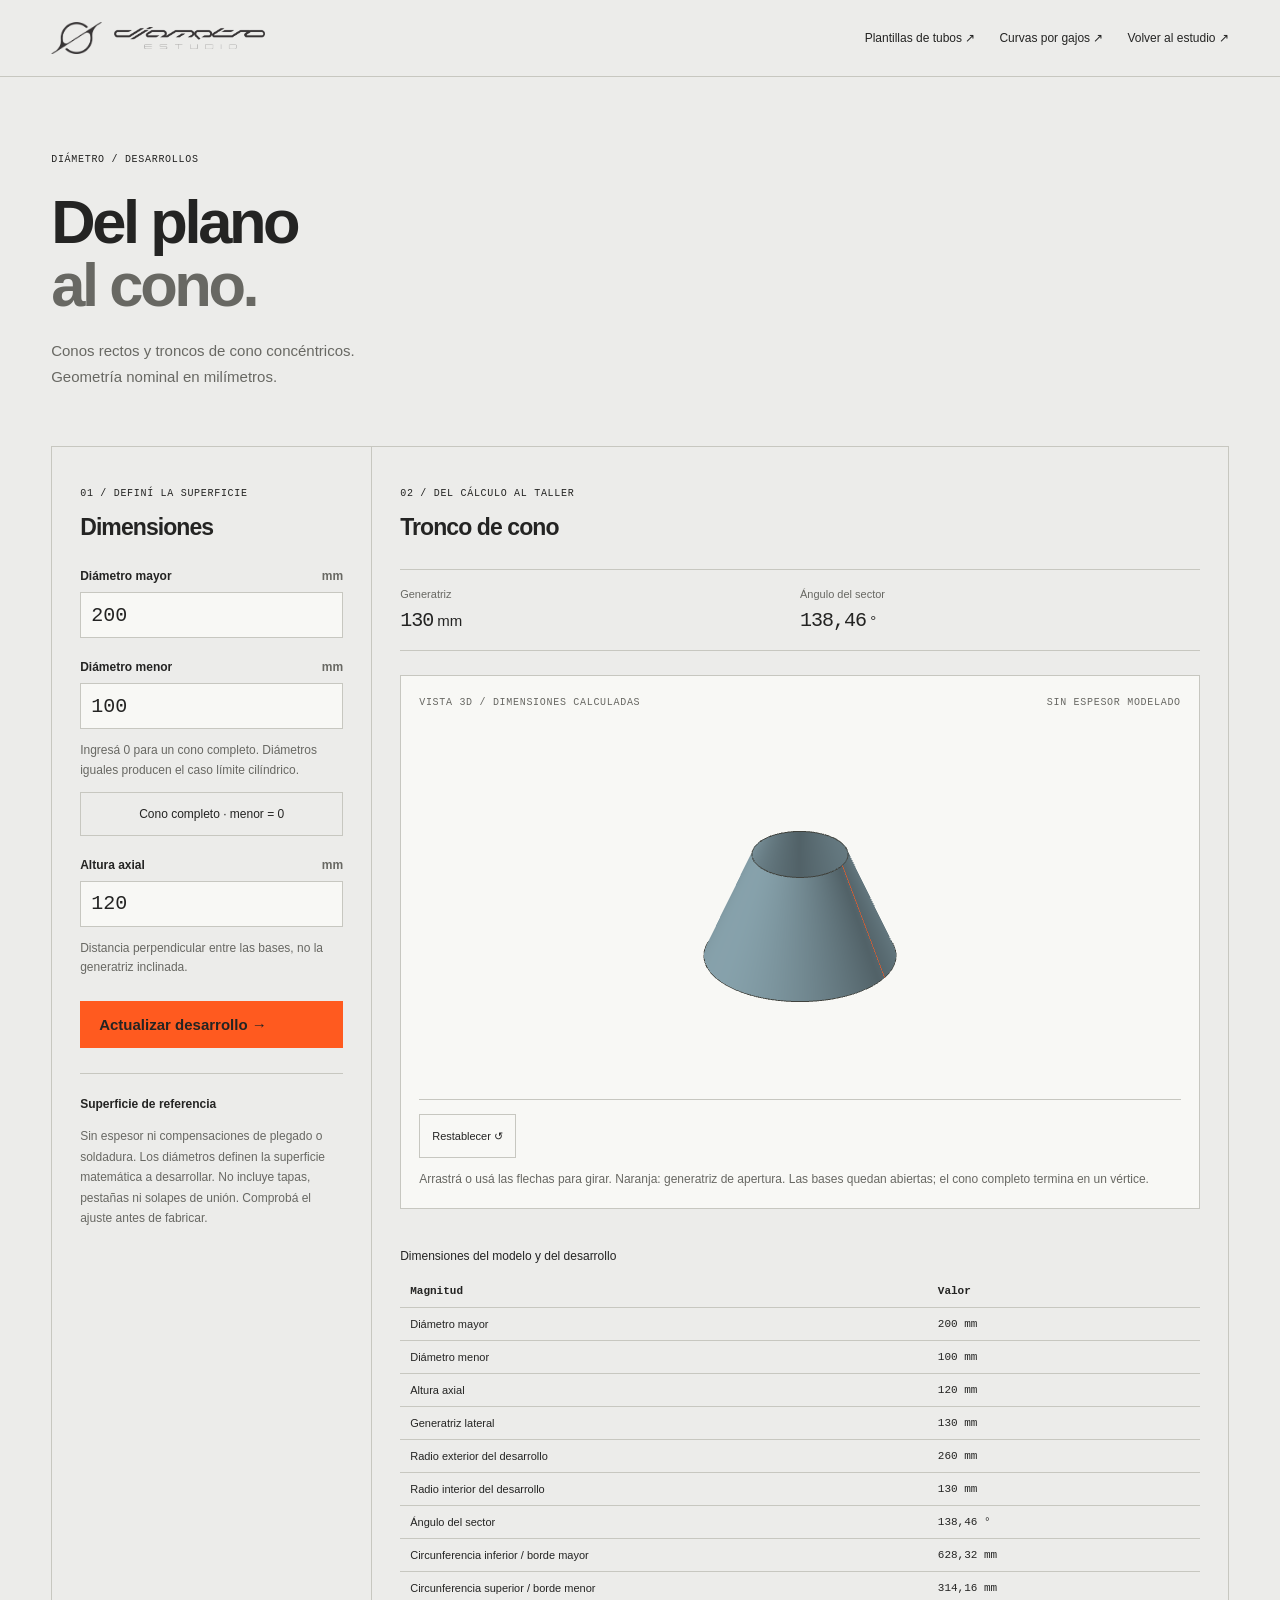
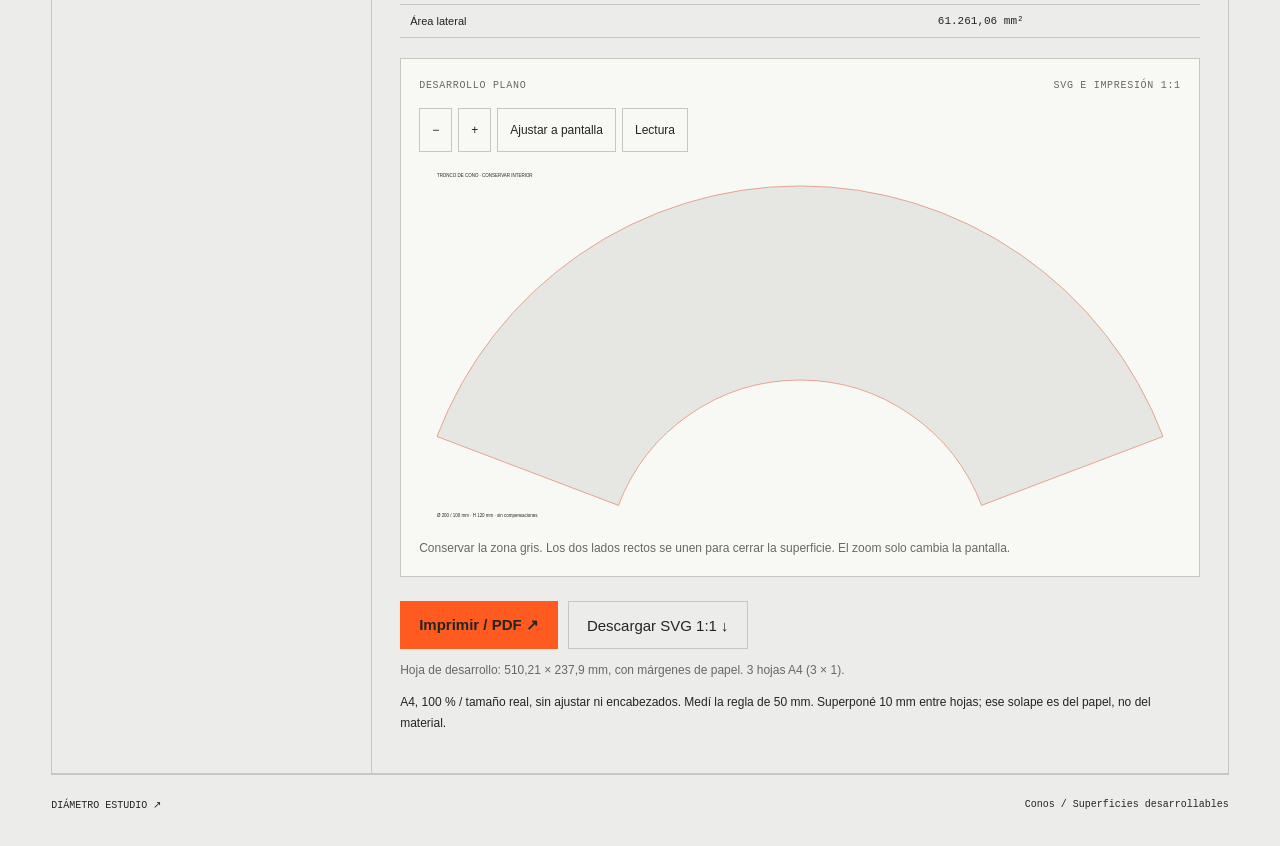
==== conos/index.html @ 4ba47cb7 "feat: agregar generador de conos y troncos de cono" ====
<!doctype html><html lang="es"><head><meta charset="utf-8"><meta name="viewport" content="width=device-width, initial-scale=1"><meta name="theme-color" content="#ececea"><title>Conos y troncos de cono — Diámetro Estudio</title><link rel="icon" href="../img/logo-isotipo.png"><link rel="stylesheet" href="../tubos/style.css"><link rel="stylesheet" href="../tubos/gajos/style.css"><link rel="stylesheet" href="style.css"></head><body><div class="screen"><header><a class="brand" href="../"><img src="../img/logo-isotipo.png" alt="" width="51"><img src="../img/logo-texto.png" alt="Diámetro Estudio" width="151"></a><nav><a href="../tubos/">Plantillas de tubos ↗</a><a href="../tubos/gajos/">Curvas por gajos ↗</a><a href="../">Volver al estudio ↗</a></nav></header><main><section class="intro"><div><p class="eyebrow">DIÁMETRO / DESARROLLOS</p><h1>Del plano<br><span>al cono.</span></h1><p class="lead">Conos rectos y troncos de cono concéntricos.<br>Geometría nominal en milímetros.</p></div></section><div class="workspace"><section class="settings"><p class="eyebrow">01 / DEFINÍ LA SUPERFICIE</p><h2>Dimensiones</h2><form id="form" novalidate>
<label for="major">Diámetro mayor <span>mm</span></label><input id="major" type="number" min="0" max="10000" step="any" value="200" required>
<label for="minor">Diámetro menor <span>mm</span></label><input id="minor" type="number" min="0" max="10000" step="any" value="100" required><p class="hint">Ingresá 0 para un cono completo. Diámetros iguales producen el caso límite cilíndrico.</p><button id="complete" type="button">Cono completo · menor = 0</button>
<label for="height">Altura axial <span>mm</span></label><input id="height" type="number" min="0" max="10000" step="any" value="120" required><p class="hint">Distancia perpendicular entre las bases, no la generatriz inclinada.</p><p id="error" role="alert" hidden></p><button class="primary" type="submit">Actualizar desarrollo →</button></form><div class="scope"><b>Superficie de referencia</b><p>Sin espesor ni compensaciones de plegado o soldadura. Los diámetros definen la superficie matemática a desarrollar. No incluye tapas, pestañas ni solapes de unión. Comprobá el ajuste antes de fabricar.</p></div></section>
<section class="result"><p class="eyebrow">02 / DEL CÁLCULO AL TALLER</p><h2 id="kind">Tronco de cono</h2><div id="stats" class="stats" aria-live="polite"></div><section class="drawing"><div class="drawing-top"><span class="eyebrow">VISTA 3D / DIMENSIONES CALCULADAS</span><span class="eyebrow">SIN ESPESOR MODELADO</span></div><div class="gore-stage"><canvas id="model" tabindex="0" aria-label="Cono 3D. Arrastrá o usá las flechas para girar."></canvas></div><p id="webgl-error" role="status" hidden>El visor requiere WebGL. El cálculo y el desarrollo 2D siguen disponibles.</p><div class="view-controls"><button id="reset" type="button">Restablecer ↺</button></div><p class="hint">Arrastrá o usá las flechas para girar. Naranja: generatriz de apertura. Las bases quedan abiertas; el cono completo termina en un vértice.</p></section>
<div class="table-wrap"><table><caption>Dimensiones del modelo y del desarrollo</caption><thead><tr><th>Magnitud</th><th>Valor</th></tr></thead><tbody id="dimensions"></tbody></table></div>
<section class="drawing"><div class="drawing-top"><span class="eyebrow">DESARROLLO PLANO</span><span class="eyebrow">SVG E IMPRESIÓN 1:1</span></div><div class="preview-controls"><button id="zoom-out" type="button" aria-label="Reducir desarrollo">−</button><button id="zoom-in" type="button" aria-label="Ampliar desarrollo">+</button><button id="zoom-fit" type="button">Ajustar a pantalla</button><button id="zoom-read" type="button">Lectura</button></div><div id="preview" tabindex="0" role="region" aria-label="Desarrollo desplazable"></div><p class="hint">Conservar la zona gris. Los dos lados rectos se unen para cerrar la superficie. El zoom solo cambia la pantalla.</p></section>
<div class="export"><button id="print" class="primary" type="button">Imprimir / PDF ↗</button><button id="download" type="button">Descargar SVG 1:1 ↓</button></div><p id="paper-note" class="hint"></p><p class="print-advice">A4, 100 % / tamaño real, sin ajustar ni encabezados. Medí la regla de 50 mm. Superponé 10 mm entre hojas; ese solape es del papel, no del material.</p>
</section></div><footer><a href="../">DIÁMETRO ESTUDIO ↗</a><span>Conos / Superficies desarrollables</span></footer></main></div><div id="print-pages"></div><script type="module" src="main.js"></script></body></html>
---- tubos/style.css ----
:root{--paper:#ececea;--ink:#242423;--muted:#686863;--rule:#c7c7c0;--accent:#ff5a1f}*{box-sizing:border-box}body{margin:0;background:var(--paper);color:var(--ink);font:15px Archivo,Arial,sans-serif}a{color:inherit;text-decoration:none}button,input,select{font:inherit}button,a,input,select,summary{touch-action:manipulation}button,a,summary{cursor:pointer}a:hover{color:var(--accent)}:focus-visible{outline:2px solid var(--accent);outline-offset:4px}header{display:flex;align-items:center;justify-content:space-between;gap:25px;padding:22px 4%;border-bottom:1px solid var(--rule)}.brand{display:flex;align-items:center;gap:12px}.brand img{height:auto}nav{display:flex;gap:24px;font-size:12px}main{max-width:1440px;margin:auto;padding:0 4%}.eyebrow{font:10px 'Space Mono',monospace;letter-spacing:.07em;line-height:1.7}.intro{display:flex;justify-content:space-between;align-items:center;padding:64px 0 42px}.intro h1{font-size:clamp(38px,4.8vw,68px);line-height:1.03;letter-spacing:-.055em;margin:22px 0}.intro h1 span{color:var(--muted)}.lead{line-height:1.7;color:var(--muted)}.intro-note{text-align:right}.intro-note .intro-logo{display:block;width:190px;height:auto;margin:0 0 24px auto}.intro-note p{font:10px/1.8 'Space Mono',monospace}.workspace{display:grid;grid-template-columns:320px minmax(0,1fr);border:1px solid var(--rule)}.settings{padding:28px;border-right:1px solid var(--rule)}h2{font-size:23px;letter-spacing:-.04em;margin:12px 0 28px}label{display:flex;justify-content:space-between;gap:8px;font-size:12px;font-weight:600;margin:22px 0 9px}label span:last-child{color:var(--muted)}input,select{width:100%;min-height:46px;border:1px solid var(--rule);border-radius:0;background:#f8f8f5;color:var(--ink);padding:10px}input{font:20px 'Space Mono',monospace}.hint{font-size:12px;line-height:1.6;color:var(--muted)}.presets{display:flex;gap:6px;margin-top:9px}.presets button{flex:1;padding:8px 0;font-size:12px}.scope{border-top:1px solid var(--rule);margin-top:25px;padding-top:20px;font-size:12px;line-height:1.7}.scope p{color:var(--muted)}button{border:1px solid var(--rule);background:transparent;color:var(--ink);padding:14px 18px}button:hover{background:#dfdfd9}button:disabled{opacity:.4;cursor:not-allowed}.primary{background:var(--accent);border-color:var(--accent);display:flex;align-items:center;justify-content:space-between;gap:20px;font-weight:600}.primary:hover{background:#eb4c14}form>.primary{width:100%;margin-top:24px}.result{padding:28px;min-width:0}.result-heading{display:flex;justify-content:space-between;gap:14px}.badge{font:9px/1.7 'Space Mono',monospace;color:var(--muted);max-width:110px;text-align:right}.stats{display:grid;grid-template-columns:repeat(3,1fr);border-top:1px solid var(--rule);border-bottom:1px solid var(--rule);margin-bottom:24px}.stat{padding:18px 10px 18px 0}.stat small{display:block;font-size:11px;color:var(--muted);margin-bottom:9px}.stat strong{font:23px 'Space Mono',monospace;letter-spacing:-1px}.stat em{font-size:11px;font-style:normal}.drawing{background:#f8f8f5;border:1px solid var(--rule);padding:18px}.drawing-top{display:flex;justify-content:space-between;gap:15px;color:var(--muted)}#preview{min-height:220px;display:flex;align-items:center;padding:22px 0}#preview svg{width:100%;max-height:420px}.legend{border-top:1px solid var(--rule);padding-top:14px;display:flex;flex-wrap:wrap;gap:12px;font-size:10px;color:var(--muted)}.legend i{display:inline-block;width:20px;height:2px;background:var(--accent);vertical-align:middle;margin-right:6px}.export{display:flex;flex-wrap:wrap;gap:10px;margin-top:24px}.print-advice{font-size:12px;line-height:1.7}details{border-top:1px solid var(--rule);margin-top:24px;padding-top:18px}summary{display:flex;justify-content:space-between;font-size:13px}.table-wrap{overflow:auto}table{border-collapse:collapse;width:100%;font:11px 'Space Mono',monospace}th,td{text-align:left;padding:10px;border-bottom:1px solid var(--rule)}.guide{margin:45px 0}.guide>div{display:grid;grid-template-columns:repeat(3,1fr);gap:32px;margin-top:24px}.guide article{font-size:14px}.guide p:not(.eyebrow){font-size:13px;line-height:1.7;color:var(--muted)}footer{border-top:1px solid var(--rule);padding:24px 0;display:flex;justify-content:space-between;gap:20px;font:10px 'Space Mono',monospace}#error{font-size:13px;color:#a12608;line-height:1.6}#print-pages{display:none}[hidden]{display:none!important}@media(max-width:900px){header>.eyebrow{display:none}.workspace{grid-template-columns:270px minmax(0,1fr)}.settings,.result{padding:20px}.result-heading{display:block}.badge{display:block;max-width:none;text-align:left;margin-bottom:15px}.stat strong{font-size:18px}}@media(max-width:680px){header{flex-wrap:wrap;gap:18px}nav{width:100%;justify-content:space-between}.intro{padding:32px 0}.intro-note{display:none}.workspace{grid-template-columns:1fr}.settings{border-right:0;border-bottom:1px solid var(--rule)}.guide>div{grid-template-columns:1fr;gap:12px}.drawing-top{flex-direction:column;gap:4px}.export button{width:100%}footer{flex-direction:column}.stat strong{font-size:20px}}
@page{size:A4 portrait;margin:10mm}@media print{html,body{background:white;margin:0;padding:0}.screen{display:none}#print-pages{display:block}.print-page{width:190mm;height:276mm;break-after:page;page-break-after:always;overflow:hidden;font-family:Arial,sans-serif}.print-page:last-child{break-after:auto;page-break-after:auto}.print-page h2{font-size:12pt;margin:0 0 3mm}.print-page p{font-size:8pt;margin:0 0 3mm}.print-page svg{display:block;width:190mm;height:240mm}.calibration{width:50mm;height:4mm;border:solid black;border-width:0 1px 1px;margin:4mm 0 2mm}}
.tube-view{margin-bottom:24px;border:1px solid var(--rule);background:#f8f8f5;padding:18px}.tube-stage{position:relative;margin:14px 0}.tube-stage canvas{display:block;width:100%;height:340px;cursor:grab;touch-action:none}.tube-stage canvas:active{cursor:grabbing}.view-tag{position:absolute;bottom:10px;left:10px;pointer-events:none;font:9px 'Space Mono',monospace;color:var(--muted)}.view-controls{display:flex;flex-wrap:wrap;gap:6px;border-top:1px solid var(--rule);padding-top:14px}.view-controls button{font-size:11px;padding:10px 12px}.view-controls [aria-pressed=true]{background:var(--ink);border-color:var(--ink);color:var(--paper)}.view-controls .view-reset{margin-left:auto}.view-caption{margin-bottom:0;font-size:10px}@media(max-width:680px){.tube-stage canvas{height:280px}.view-controls .view-reset{margin-left:0}}

/* Screen-only zoom: exported and printed artwork retains millimetre dimensions. */
#preview{display:block;overflow:auto;max-height:500px;min-height:120px;padding:0;margin:16px 0;overscroll-behavior:contain}#preview svg{display:block;max-width:none;max-height:none;flex:none}.preview-controls{display:flex;flex-wrap:wrap;align-items:center;gap:6px;margin-top:14px}.preview-controls button{min-height:44px;padding:9px 12px;font-size:12px}.preview-controls output{font:10px monospace;color:var(--muted)}

#preview svg{margin-inline:auto}
---- tubos/gajos/style.css ----
.gore-stage{position:relative;height:360px;margin:14px 0}.gore-stage canvas{width:100%;height:100%;display:block;touch-action:none;cursor:grab}#marks{position:absolute;inset:0;pointer-events:none}.stats{grid-template-columns:repeat(2,minmax(0,1fr))}.stat{min-width:0}.stat strong{font-size:20px}caption{text-align:left;padding:20px 0 12px;font:12px Arial,sans-serif}.table-wrap{margin:16px 0}.result>.drawing{margin:20px 0}#preview{min-height:120px;max-height:500px}.view-controls button{min-height:44px}#piece{margin-bottom:12px}.drawing .hint{margin-bottom:0}@media(max-width:680px){.gore-stage{height:300px}.stat strong{font-size:18px}}@media print{.print-page h2{font-size:10pt}.print-page p{font-size:7pt;margin-bottom:2mm}}
---- conos/style.css ----
nav{flex-wrap:wrap}#complete{font-size:12px;width:100%;min-height:44px}.table-wrap td:first-child{font-family:Archivo,Arial,sans-serif}#preview{background:#f8f8f5}.print-page{color:#222}@media(max-width:680px){nav{gap:12px}.gore-stage{height:300px}}
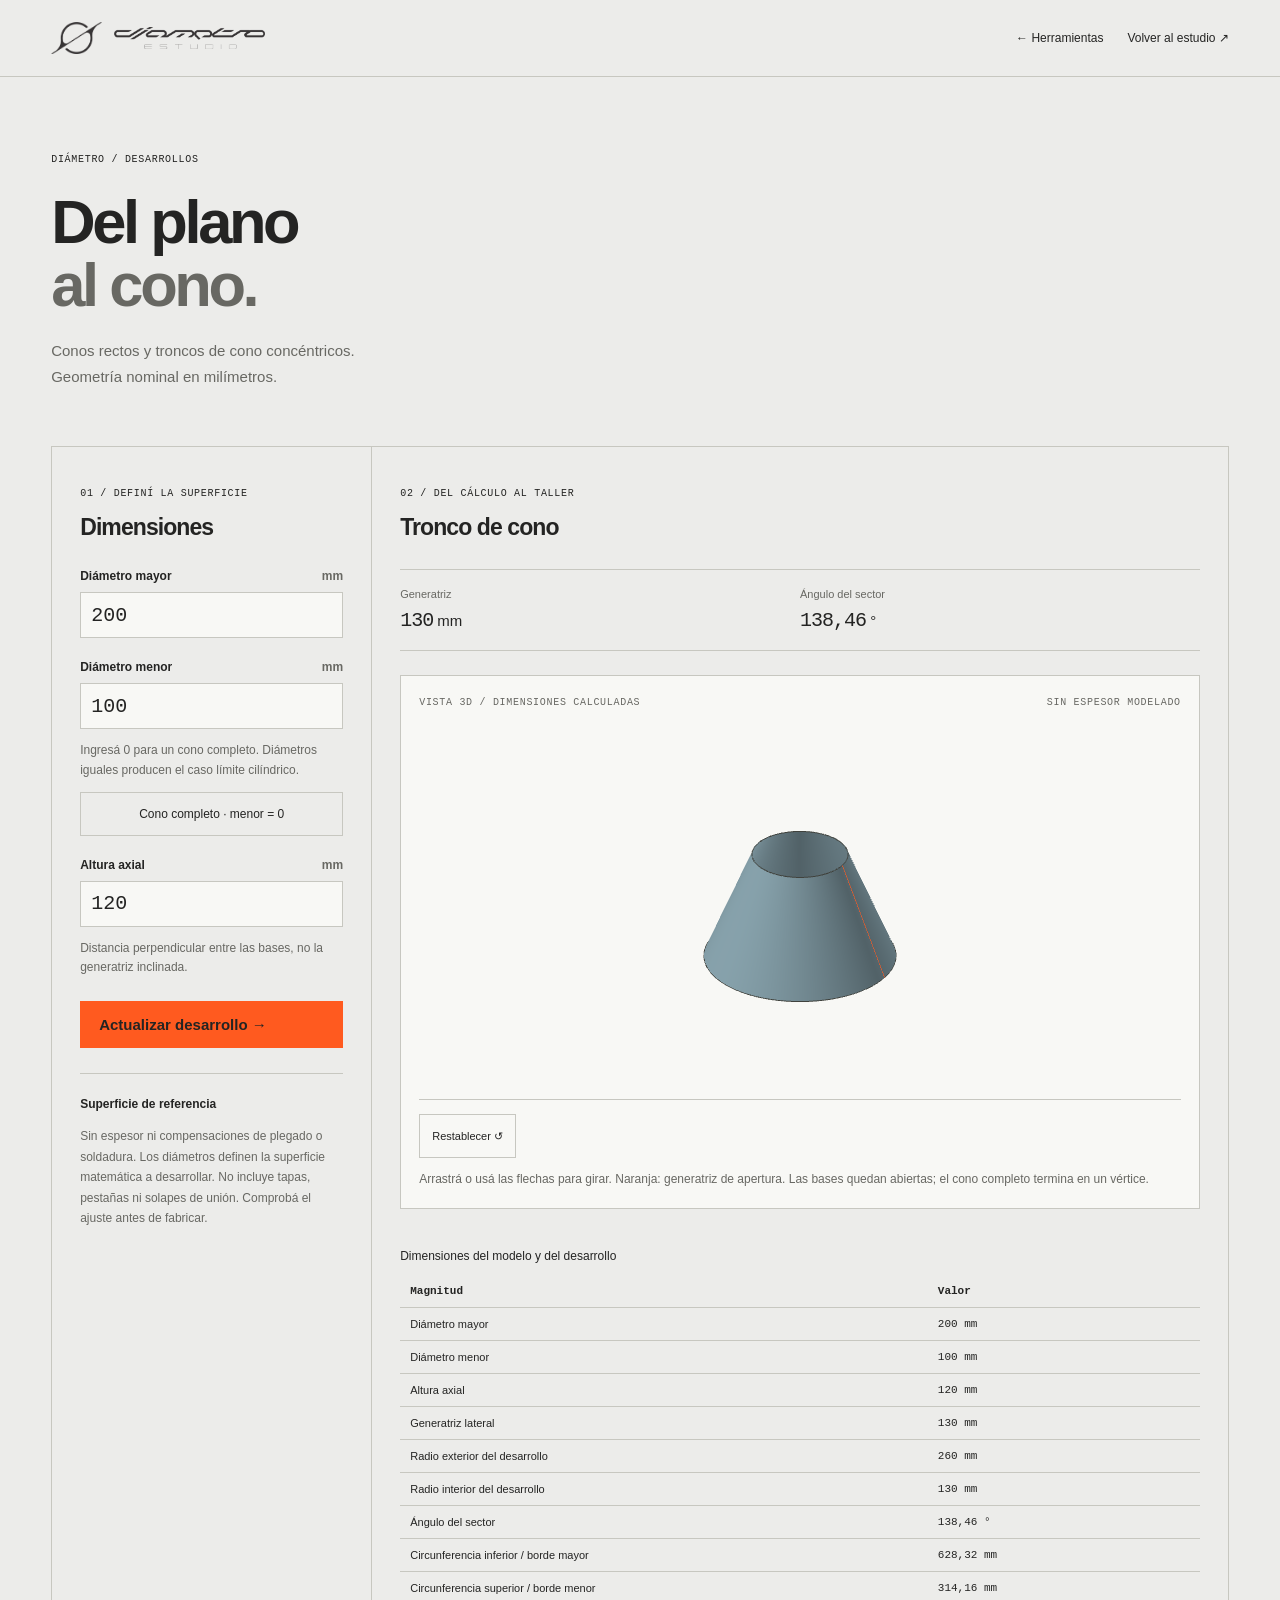
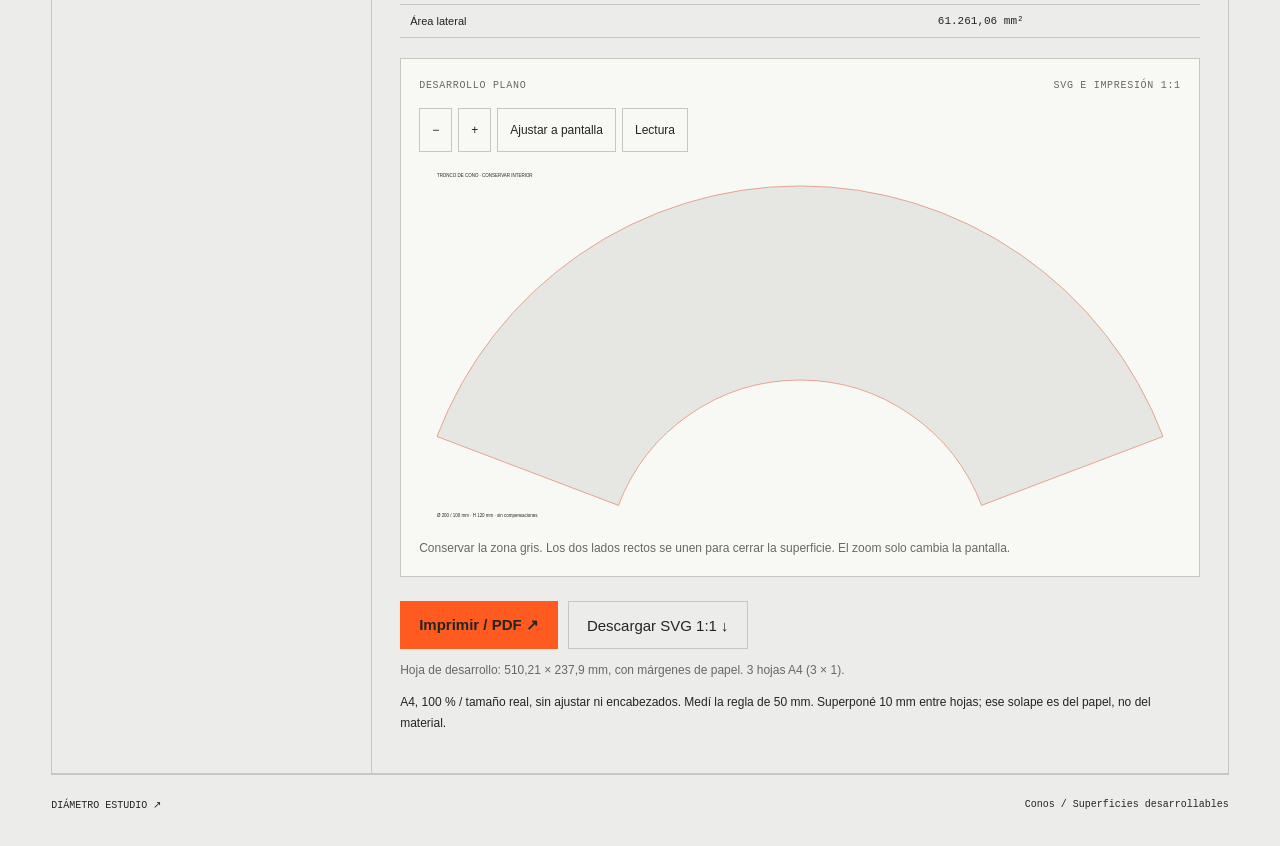
==== commit 453f882f: "feat: integrar catalogo Herramientas V1 y navegacion" ====
--- a/conos/index.html
+++ b/conos/index.html
@@ -1,4 +1,4 @@
-<!doctype html><html lang="es"><head><meta charset="utf-8"><meta name="viewport" content="width=device-width, initial-scale=1"><meta name="theme-color" content="#ececea"><title>Conos y troncos de cono — Diámetro Estudio</title><link rel="icon" href="../img/logo-isotipo.png"><link rel="stylesheet" href="../tubos/style.css"><link rel="stylesheet" href="../tubos/gajos/style.css"><link rel="stylesheet" href="style.css"></head><body><div class="screen"><header><a class="brand" href="../"><img src="../img/logo-isotipo.png" alt="" width="51"><img src="../img/logo-texto.png" alt="Diámetro Estudio" width="151"></a><nav><a href="../tubos/">Plantillas de tubos ↗</a><a href="../tubos/gajos/">Curvas por gajos ↗</a><a href="../">Volver al estudio ↗</a></nav></header><main><section class="intro"><div><p class="eyebrow">DIÁMETRO / DESARROLLOS</p><h1>Del plano<br><span>al cono.</span></h1><p class="lead">Conos rectos y troncos de cono concéntricos.<br>Geometría nominal en milímetros.</p></div></section><div class="workspace"><section class="settings"><p class="eyebrow">01 / DEFINÍ LA SUPERFICIE</p><h2>Dimensiones</h2><form id="form" novalidate>
+<!doctype html><html lang="es"><head><meta charset="utf-8"><meta name="viewport" content="width=device-width, initial-scale=1"><meta name="theme-color" content="#ececea"><title>Conos y troncos de cono — Diámetro Estudio</title><link rel="icon" href="../img/logo-isotipo.png"><link rel="stylesheet" href="../tubos/style.css"><link rel="stylesheet" href="../tubos/gajos/style.css"><link rel="stylesheet" href="style.css"></head><body><div class="screen"><header><a class="brand" href="../"><img src="../img/logo-isotipo.png" alt="" width="51"><img src="../img/logo-texto.png" alt="Diámetro Estudio" width="151"></a><nav aria-label="Navegación de herramienta"><a href="../herramientas/">← Herramientas</a><a href="../">Volver al estudio ↗</a></nav></header><main><section class="intro"><div><p class="eyebrow">DIÁMETRO / DESARROLLOS</p><h1>Del plano<br><span>al cono.</span></h1><p class="lead">Conos rectos y troncos de cono concéntricos.<br>Geometría nominal en milímetros.</p></div></section><div class="workspace"><section class="settings"><p class="eyebrow">01 / DEFINÍ LA SUPERFICIE</p><h2>Dimensiones</h2><form id="form" novalidate>
 <label for="major">Diámetro mayor <span>mm</span></label><input id="major" type="number" min="0" max="10000" step="any" value="200" required>
 <label for="minor">Diámetro menor <span>mm</span></label><input id="minor" type="number" min="0" max="10000" step="any" value="100" required><p class="hint">Ingresá 0 para un cono completo. Diámetros iguales producen el caso límite cilíndrico.</p><button id="complete" type="button">Cono completo · menor = 0</button>
 <label for="height">Altura axial <span>mm</span></label><input id="height" type="number" min="0" max="10000" step="any" value="120" required><p class="hint">Distancia perpendicular entre las bases, no la generatriz inclinada.</p><p id="error" role="alert" hidden></p><button class="primary" type="submit">Actualizar desarrollo →</button></form><div class="scope"><b>Superficie de referencia</b><p>Sin espesor ni compensaciones de plegado o soldadura. Los diámetros definen la superficie matemática a desarrollar. No incluye tapas, pestañas ni solapes de unión. Comprobá el ajuste antes de fabricar.</p></div></section>
